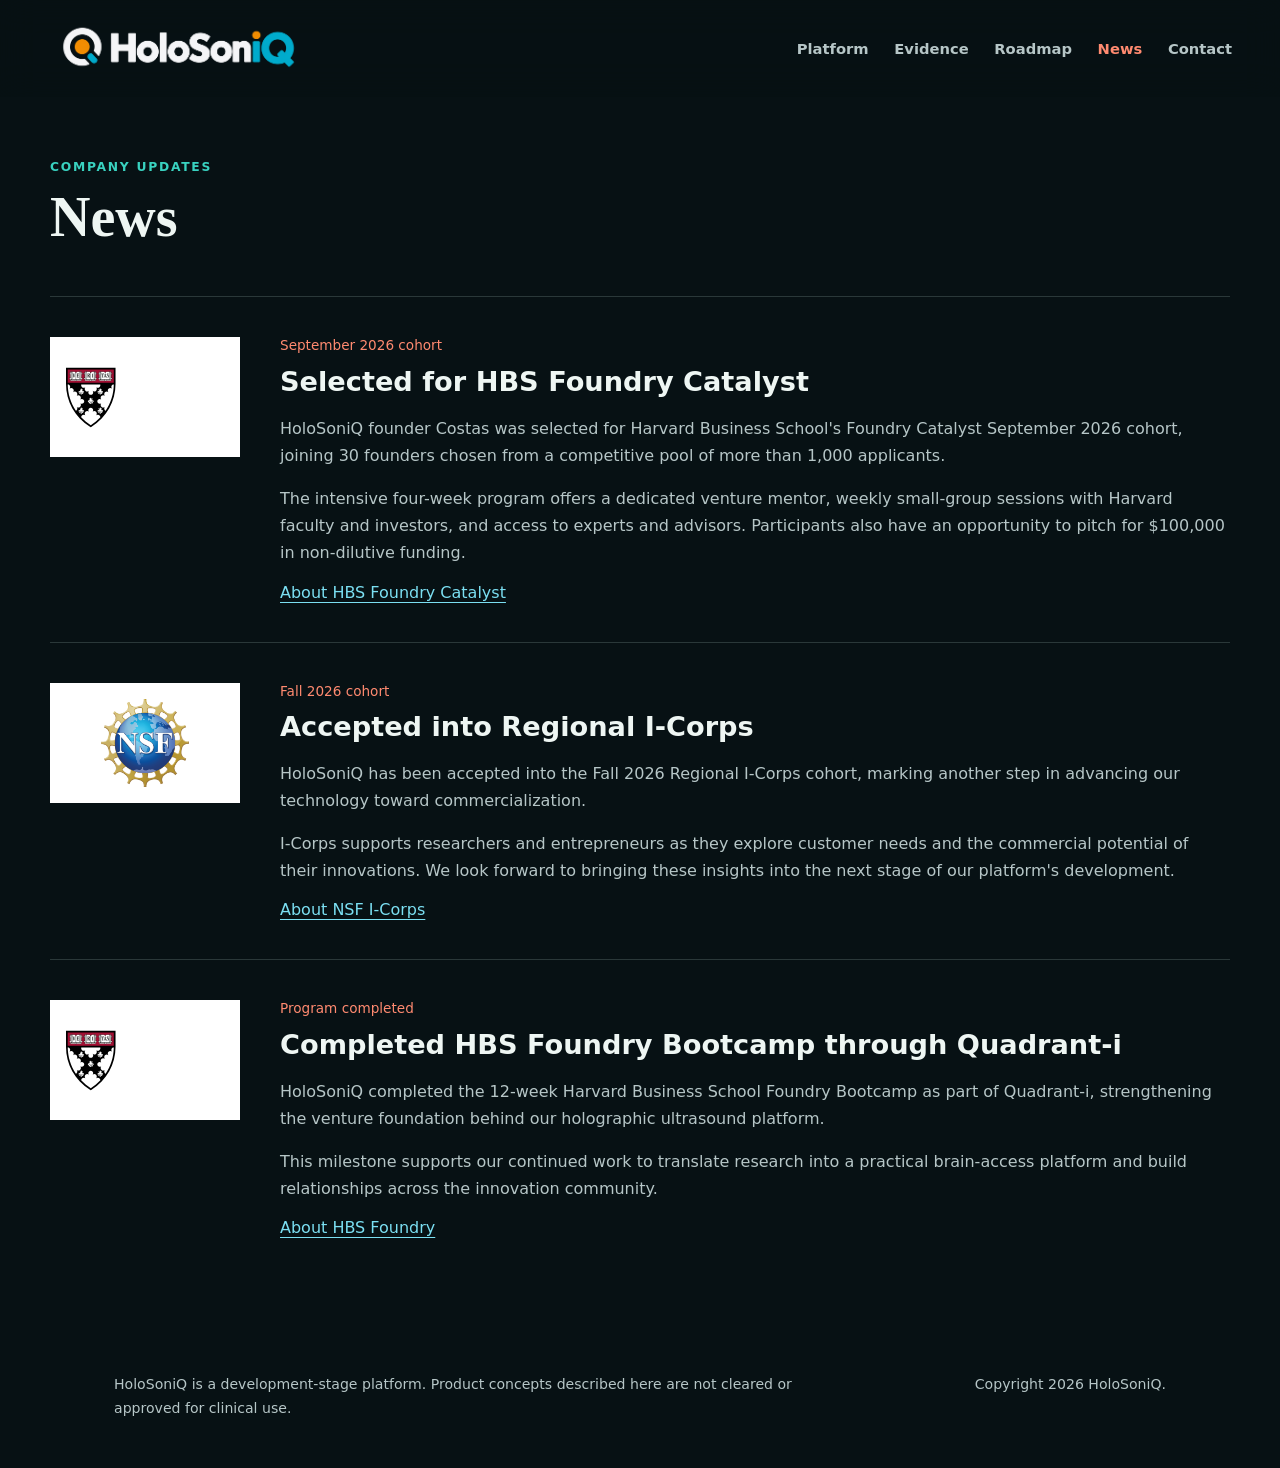
==== news.html @ 9ae0f38e "Add company news page and program milestones" ====
<!doctype html>
<html lang="en">
  <head>
    <meta charset="utf-8">
    <meta name="viewport" content="width=device-width, initial-scale=1">
    <title>News | HoloSoniQ</title>
    <meta name="description" content="Recent HoloSoniQ milestones: HBS Foundry Bootcamp completion, Foundry Catalyst selection, and acceptance into the Fall 2026 Regional I-Corps cohort.">
    <meta name="theme-color" content="#071114">
    <link rel="canonical" href="https://holosoniq.com/news.html">
    <link rel="stylesheet" href="styles.css?v=news-1">
  </head>
  <body class="news-page">
    <header class="site-header" data-header>
      <a class="brand" href="index.html" aria-label="HoloSoniQ home">
        <img class="brand-logo" src="assets/holosoniq-logo-balanced-final.png" alt="HoloSoniQ" width="2172" height="724">
      </a>
      <nav aria-label="Primary navigation">
        <a href="index.html#platform">Platform</a>
        <a href="index.html#evidence">Evidence</a>
        <a href="index.html#roadmap">Roadmap</a>
        <a href="news.html" aria-current="page">News</a>
        <a href="index.html#contact">Contact</a>
      </nav>
    </header>
    <main class="news-main">
      <div class="news-heading">
        <p class="eyebrow">Company updates</p>
        <h1>News</h1>
      </div>
      <div class="news-list">
        <article class="news-item">
          <div class="news-logo"><img src="assets/hbs-logo.svg" alt="Harvard Business School" width="185" height="80"></div>
          <div>
            <p class="news-date">September 2026 cohort</p>
            <h2>Selected for HBS Foundry Catalyst</h2>
            <p>HoloSoniQ founder Costas was selected for Harvard Business School's Foundry Catalyst September 2026 cohort, joining 30 founders chosen from a competitive pool of more than 1,000 applicants.</p>
            <p>The intensive four-week program offers a dedicated venture mentor, weekly small-group sessions with Harvard faculty and investors, and access to experts and advisors. Participants also have an opportunity to pitch for $100,000 in non-dilutive funding.</p>
            <a class="news-link" href="https://www.hbs.edu/foundry/bootcamps" target="_blank" rel="noopener">About HBS Foundry Catalyst</a>
          </div>
        </article>
        <article class="news-item">
          <div class="news-logo"><img src="assets/nsf-logo.png" alt="U.S. National Science Foundation" width="120" height="120" loading="lazy"></div>
          <div>
            <p class="news-date">Fall 2026 cohort</p>
            <h2>Accepted into Regional I-Corps</h2>
            <p>HoloSoniQ has been accepted into the Fall 2026 Regional I-Corps cohort, marking another step in advancing our technology toward commercialization.</p>
            <p>I-Corps supports researchers and entrepreneurs as they explore customer needs and the commercial potential of their innovations. We look forward to bringing these insights into the next stage of our platform's development.</p>
            <a class="news-link" href="https://www.nsf.gov/funding/initiatives/i-corps" target="_blank" rel="noopener">About NSF I-Corps</a>
          </div>
        </article>
        <article class="news-item">
          <div class="news-logo"><img src="assets/hbs-logo.svg" alt="Harvard Business School" width="185" height="80" loading="lazy"></div>
          <div>
            <p class="news-date">Program completed</p>
            <h2>Completed HBS Foundry Bootcamp through Quadrant-i</h2>
            <p>HoloSoniQ completed the 12-week Harvard Business School Foundry Bootcamp as part of Quadrant-i, strengthening the venture foundation behind our holographic ultrasound platform.</p>
            <p>This milestone supports our continued work to translate research into a practical brain-access platform and build relationships across the innovation community.</p>
            <a class="news-link" href="https://www.hbs.edu/foundry" target="_blank" rel="noopener">About HBS Foundry</a>
          </div>
        </article>
      </div>
    </main>
    <footer>
      <p>HoloSoniQ is a development-stage platform. Product concepts described here are not cleared or approved for clinical use.</p>
      <p>Copyright <span data-year></span> HoloSoniQ.</p>
    </footer>
    <script src="script.js"></script>
  </body>
</html>
---- styles.css ----
:root {
  color-scheme: dark;
  --ink: #eef6f3;
  --muted: #b6c6c7;
  --quiet: #7f9496;
  --bg: #071114;
  --panel: rgba(8, 23, 27, 0.72);
  --panel-strong: #0e2227;
  --line: rgba(197, 230, 226, 0.18);
  --teal: #39d2c0;
  --cyan: #7bdff2;
  --coral: #ff8a70;
  --gold: #e1c66b;
  --white: #ffffff;
  --radius: 8px;
  --max: 1180px;
  --shadow: 0 24px 70px rgba(0, 0, 0, 0.34);
  font-family: Inter, system-ui, -apple-system, BlinkMacSystemFont, "Segoe UI", sans-serif;
}

* {
  box-sizing: border-box;
}

html {
  scroll-behavior: smooth;
}

body {
  margin: 0;
  background:
    radial-gradient(circle at 18% 18%, rgba(57, 210, 192, 0.13), transparent 28rem),
    linear-gradient(180deg, #071114 0%, #0a181b 43%, #f5f1e8 43%, #f5f1e8 100%);
  color: var(--ink);
}

a {
  color: inherit;
  text-decoration: none;
}

.site-header {
  position: fixed;
  inset: 0 0 auto;
  z-index: 10;
  display: flex;
  align-items: center;
  justify-content: space-between;
  gap: 1rem;
  padding: 1rem clamp(1rem, 4vw, 3rem);
  background: rgba(7, 17, 20, 0.44);
  border-bottom: 1px solid transparent;
  backdrop-filter: blur(18px);
  transition: background 180ms ease, border-color 180ms ease;
}

.site-header.is-scrolled {
  background: rgba(7, 17, 20, 0.86);
  border-color: var(--line);
}

.brand {
  display: inline-flex;
  align-items: center;
  width: 260px;
  height: 64px;
  overflow: hidden;
  max-width: 100%;
  flex-shrink: 0;
}

.brand-logo {
  display: block;
  width: 100%;
  height: auto;
}

nav {
  display: flex;
  gap: clamp(0.7rem, 2vw, 1.8rem);
  color: var(--muted);
  font-size: 0.92rem;
  font-weight: 600;
}

nav a:hover,
nav a:focus-visible {
  color: var(--white);
}

nav a[aria-current="page"] {
  color: var(--coral);
}

.news-page {
  background: var(--bg);
}

.news-main {
  width: min(100% - 2.2rem, var(--max));
  margin-inline: auto;
  padding: 10rem 0 4rem;
}

.news-heading h1 {
  font-size: 3.5rem;
  line-height: 1.1;
  margin-bottom: 3rem;
}

.news-item {
  display: grid;
  grid-template-columns: 190px minmax(0, 1fr);
  gap: 2.5rem;
  padding-block: 2.5rem;
  border-top: 1px solid var(--line);
}

.news-logo {
  display: flex;
  align-items: center;
  justify-content: center;
  height: 120px;
  padding: 1rem;
  background: #ffffff;
}

.news-logo img {
  max-width: 100%;
  max-height: 100%;
  width: auto;
  height: auto;
  object-fit: contain;
}

.news-date {
  color: var(--coral);
  font-size: 0.85rem;
  margin-bottom: 0.7rem;
}

.news-item h2 {
  font-family: inherit;
  font-size: 1.7rem;
  line-height: 1.25;
  margin-bottom: 1rem;
}

.news-item p:not(.news-date) {
  color: var(--muted);
  line-height: 1.7;
}

.news-link {
  color: var(--cyan);
  text-decoration: underline;
  text-underline-offset: 0.25em;
}

.news-page footer p {
  color: var(--muted);
}

.hero {
  position: relative;
  min-height: 92svh;
  overflow: hidden;
  display: grid;
  align-items: end;
  padding: 7rem clamp(1.1rem, 5vw, 4rem) 3.5rem;
}

.hero-image,
.hero-shade {
  position: absolute;
  inset: 0;
  width: 100%;
  height: 100%;
}

.hero-image {
  object-fit: cover;
  object-position: 62% center;
}

.hero-shade {
  background:
    linear-gradient(90deg, rgba(7, 17, 20, 0.96) 0%, rgba(7, 17, 20, 0.74) 33%, rgba(7, 17, 20, 0.14) 68%),
    linear-gradient(0deg, rgba(7, 17, 20, 0.82) 0%, transparent 38%);
}

.hero-content {
  position: relative;
  z-index: 1;
  max-width: 760px;
}

.eyebrow {
  margin: 0 0 0.8rem;
  color: var(--teal);
  font-size: 0.77rem;
  font-weight: 800;
  letter-spacing: 0.14em;
  text-transform: uppercase;
}

h1,
h2,
h3,
p {
  margin-top: 0;
}

h1,
h2 {
  font-family: "Source Serif 4", Georgia, serif;
  letter-spacing: 0;
}

h1 {
  max-width: 10ch;
  margin-bottom: 1.2rem;
  font-size: clamp(3.4rem, 7vw, 7.5rem);
  line-height: 0.88;
}

h2 {
  color: var(--ink);
  font-size: clamp(2.15rem, 4vw, 4.6rem);
  line-height: 0.98;
}

h3 {
  font-size: 1.18rem;
  margin-bottom: 0.8rem;
}

.hero-copy {
  max-width: 680px;
  color: var(--muted);
  font-size: clamp(1.05rem, 2vw, 1.35rem);
  line-height: 1.55;
}

.hero-actions,
.contact {
  display: flex;
  align-items: center;
  gap: 0.9rem;
  flex-wrap: wrap;
}

.button {
  display: inline-flex;
  align-items: center;
  justify-content: center;
  min-height: 3rem;
  padding: 0.85rem 1.15rem;
  border: 1px solid var(--line);
  border-radius: var(--radius);
  font-weight: 800;
  transition: transform 160ms ease, background 160ms ease, border-color 160ms ease;
}

.button:hover,
.button:focus-visible {
  transform: translateY(-2px);
}

.button.primary {
  background: var(--teal);
  color: #051012;
  border-color: var(--teal);
}

.button.secondary {
  background: rgba(255, 255, 255, 0.08);
  color: var(--white);
}

.hero-panel {
  position: relative;
  z-index: 1;
  width: min(100%, 980px);
  display: grid;
  grid-template-columns: repeat(3, minmax(0, 1fr));
  gap: 1px;
  margin-top: 3rem;
  background: var(--line);
  border: 1px solid var(--line);
  box-shadow: var(--shadow);
}

.hero-panel > div {
  min-height: 150px;
  padding: 1.3rem;
  background: var(--panel);
  backdrop-filter: blur(20px);
}

.metric {
  display: block;
  margin-bottom: 0.55rem;
  color: var(--gold);
  font-size: clamp(1.7rem, 3.2vw, 3rem);
  font-weight: 800;
}

.hero-panel p,
.pillar p,
.evidence-card p,
.timeline p,
.contact p,
.intro p,
footer p {
  color: var(--muted);
  line-height: 1.65;
}

.band {
  background: #0a181b;
}

section:not(.hero) {
  padding: clamp(4.5rem, 8vw, 8rem) clamp(1.1rem, 5vw, 4rem);
}

.section-grid,
.section-heading,
.pillar-grid,
.evidence-grid,
.timeline,
.contact,
footer {
  width: min(100%, var(--max));
  margin-inline: auto;
}

.section-grid {
  display: grid;
  grid-template-columns: minmax(0, 0.88fr) minmax(0, 1fr);
  gap: clamp(2rem, 7vw, 7rem);
  align-items: start;
}

.intro p {
  font-size: clamp(1.05rem, 2vw, 1.35rem);
}

.delivery-figure {
  margin: 0;
  align-self: center;
}

.delivery-figure img,
.platform-figure img {
  display: block;
  width: 100%;
  height: auto;
}

.platform-figure {
  width: min(100%, var(--max));
  margin: 0 auto 2rem;
}

.platform-figure figcaption {
  margin-top: 0.65rem;
  color: #4d5d5f;
  font-size: 0.8rem;
  line-height: 1.5;
}

.section-heading {
  max-width: var(--max);
  margin-bottom: clamp(2rem, 4vw, 3.5rem);
}

.platform,
.roadmap {
  background: #f5f1e8;
  color: #132124;
}

.platform h2,
.roadmap h2,
.contact h2 {
  color: #132124;
}

.platform .eyebrow,
.roadmap .eyebrow,
.contact .eyebrow {
  color: #0b8179;
}

.pillar-grid,
.evidence-grid {
  display: grid;
  grid-template-columns: repeat(3, minmax(0, 1fr));
  gap: 1rem;
}

.pillar,
.evidence-card {
  min-height: 260px;
  padding: 1.45rem;
  border-radius: var(--radius);
}

.pillar {
  background: #ffffff;
  border: 1px solid rgba(19, 33, 36, 0.12);
  box-shadow: 0 12px 40px rgba(41, 54, 50, 0.08);
}

.pillar-index {
  display: inline-block;
  margin-bottom: 2.5rem;
  color: #0b8179;
  font-weight: 800;
}

.pillar p,
.timeline p,
.contact p {
  color: #4d5d5f;
}

.evidence-columns {
  width: min(100%, var(--max));
  display: grid;
  grid-template-columns: minmax(0, 1.1fr) minmax(0, 0.9fr);
  gap: 1rem;
  margin-inline: auto;
}

.evidence-column {
  padding: 1.25rem;
  background: var(--panel-strong);
  border: 1px solid var(--line);
  border-radius: var(--radius);
}

.column-heading {
  display: flex;
  align-items: end;
  justify-content: space-between;
  gap: 1rem;
  padding-bottom: 1rem;
  border-bottom: 1px solid var(--line);
}

.column-heading h3 {
  max-width: 18rem;
  margin: 0;
  color: var(--ink);
  text-align: right;
}

.column-kicker {
  color: var(--teal);
  font-size: 0.78rem;
  font-weight: 900;
  letter-spacing: 0.14em;
  text-transform: uppercase;
}

.evidence {
  color: var(--ink);
}

.evidence-card {
  background: var(--panel-strong);
  border: 1px solid var(--line);
}

.evidence-card strong {
  display: block;
  margin: 1rem 0;
  color: var(--cyan);
  font-size: 1.05rem;
}

.evidence-card a {
  display: inline-flex;
  margin-top: 0.8rem;
  color: var(--teal);
  font-weight: 800;
  text-decoration: underline;
  text-underline-offset: 0.24em;
}

.evidence-list {
  display: grid;
  gap: 1px;
  margin-top: 1rem;
  background: var(--line);
  border: 1px solid var(--line);
}

.evidence-list a {
  display: grid;
  gap: 0.75rem;
  min-height: 112px;
  padding: 1rem;
  background: #071114;
  transition: background 160ms ease, transform 160ms ease;
}

.evidence-list a:hover,
.evidence-list a:focus-visible {
  background: #0e2227;
  transform: translateY(-2px);
}

.evidence-list strong {
  display: block;
  color: var(--ink);
  font-size: 1rem;
  line-height: 1.35;
}

.evidence-list small {
  color: var(--quiet);
  line-height: 1.45;
}

.patent-list a {
  min-height: 96px;
}

.journal-badge {
  display: inline-flex;
  align-items: center;
  justify-content: center;
  width: 2.35rem;
  height: 2.35rem;
  padding: 0.38rem;
  border: 1px solid rgba(255, 255, 255, 0.48);
  border-radius: 8px;
  background: #ffffff;
  box-shadow: 0 10px 24px rgba(0, 0, 0, 0.24);
}

.journal-badge img {
  display: block;
  width: 1.45rem;
  height: 1.45rem;
  object-fit: contain;
}

.patent-number {
  display: block;
  margin-bottom: 0.25rem;
  color: var(--teal);
  font-weight: 900;
}

.sr-only {
  position: absolute;
  width: 1px;
  height: 1px;
  padding: 0;
  margin: -1px;
  overflow: hidden;
  clip: rect(0, 0, 0, 0);
  white-space: nowrap;
  border: 0;
}

.timeline {
  list-style: none;
  display: grid;
  grid-template-columns: repeat(4, minmax(0, 1fr));
  gap: 1px;
  padding: 0;
  background: rgba(19, 33, 36, 0.14);
  border: 1px solid rgba(19, 33, 36, 0.14);
}

.timeline li {
  min-height: 230px;
  padding: 1.3rem;
  background: #ffffff;
}

.timeline span {
  display: block;
  min-height: 3rem;
  margin-bottom: 2.4rem;
  color: #132124;
  font-size: 1.1rem;
  font-weight: 800;
}

.contact {
  justify-content: space-between;
  align-items: flex-end;
  gap: 2rem;
  background: #ffffff;
  color: #132124;
  border-top: 5px solid var(--coral);
}

.contact > div {
  max-width: 760px;
}

footer {
  display: flex;
  justify-content: space-between;
  gap: 1rem;
  padding: 2rem clamp(1.1rem, 5vw, 4rem) 3rem;
  color: #132124;
}

footer p {
  max-width: 720px;
  margin: 0;
  color: #5c6668;
  font-size: 0.88rem;
}

@media (max-width: 860px) {
  .site-header {
    position: absolute;
    align-items: flex-start;
    flex-wrap: wrap;
  }

  nav {
    display: flex;
    width: 100%;
    flex-wrap: wrap;
    gap: 0.75rem 1rem;
    font-size: 0.85rem;
  }

  .hero {
    min-height: auto;
    padding-top: 11rem;
  }

  .hero-image {
    object-position: 70% center;
  }

  .hero-shade {
    background:
      linear-gradient(90deg, rgba(7, 17, 20, 0.98), rgba(7, 17, 20, 0.52)),
      linear-gradient(0deg, rgba(7, 17, 20, 0.9), rgba(7, 17, 20, 0.1));
  }

  h1 {
    font-size: clamp(3.2rem, 18vw, 5.4rem);
  }

  .hero-panel,
  .section-grid,
  .pillar-grid,
  .evidence-grid,
  .evidence-columns,
  .timeline {
    grid-template-columns: 1fr;
  }

  .column-heading {
    display: block;
  }

  .column-heading h3 {
    max-width: none;
    margin-top: 0.65rem;
    text-align: left;
  }

  .pillar,
  .evidence-card,
  .timeline li {
    min-height: auto;
  }

  .timeline span {
    min-height: 0;
    margin-bottom: 0.8rem;
  }

  .contact,
  footer {
    display: block;
  }

  .contact .button {
    margin-top: 1rem;
    width: 100%;
  }

  footer p + p {
    margin-top: 0.8rem;
  }
}

@media (max-width: 480px) {
  .news-item {
    grid-template-columns: 1fr;
    gap: 1.5rem;
  }

  .news-logo {
    width: 190px;
  }

  .news-main {
    padding-top: 12rem;
  }

  .hero-actions .button {
    width: 100%;
  }

  .hero-panel > div {
    min-height: auto;
  }
}
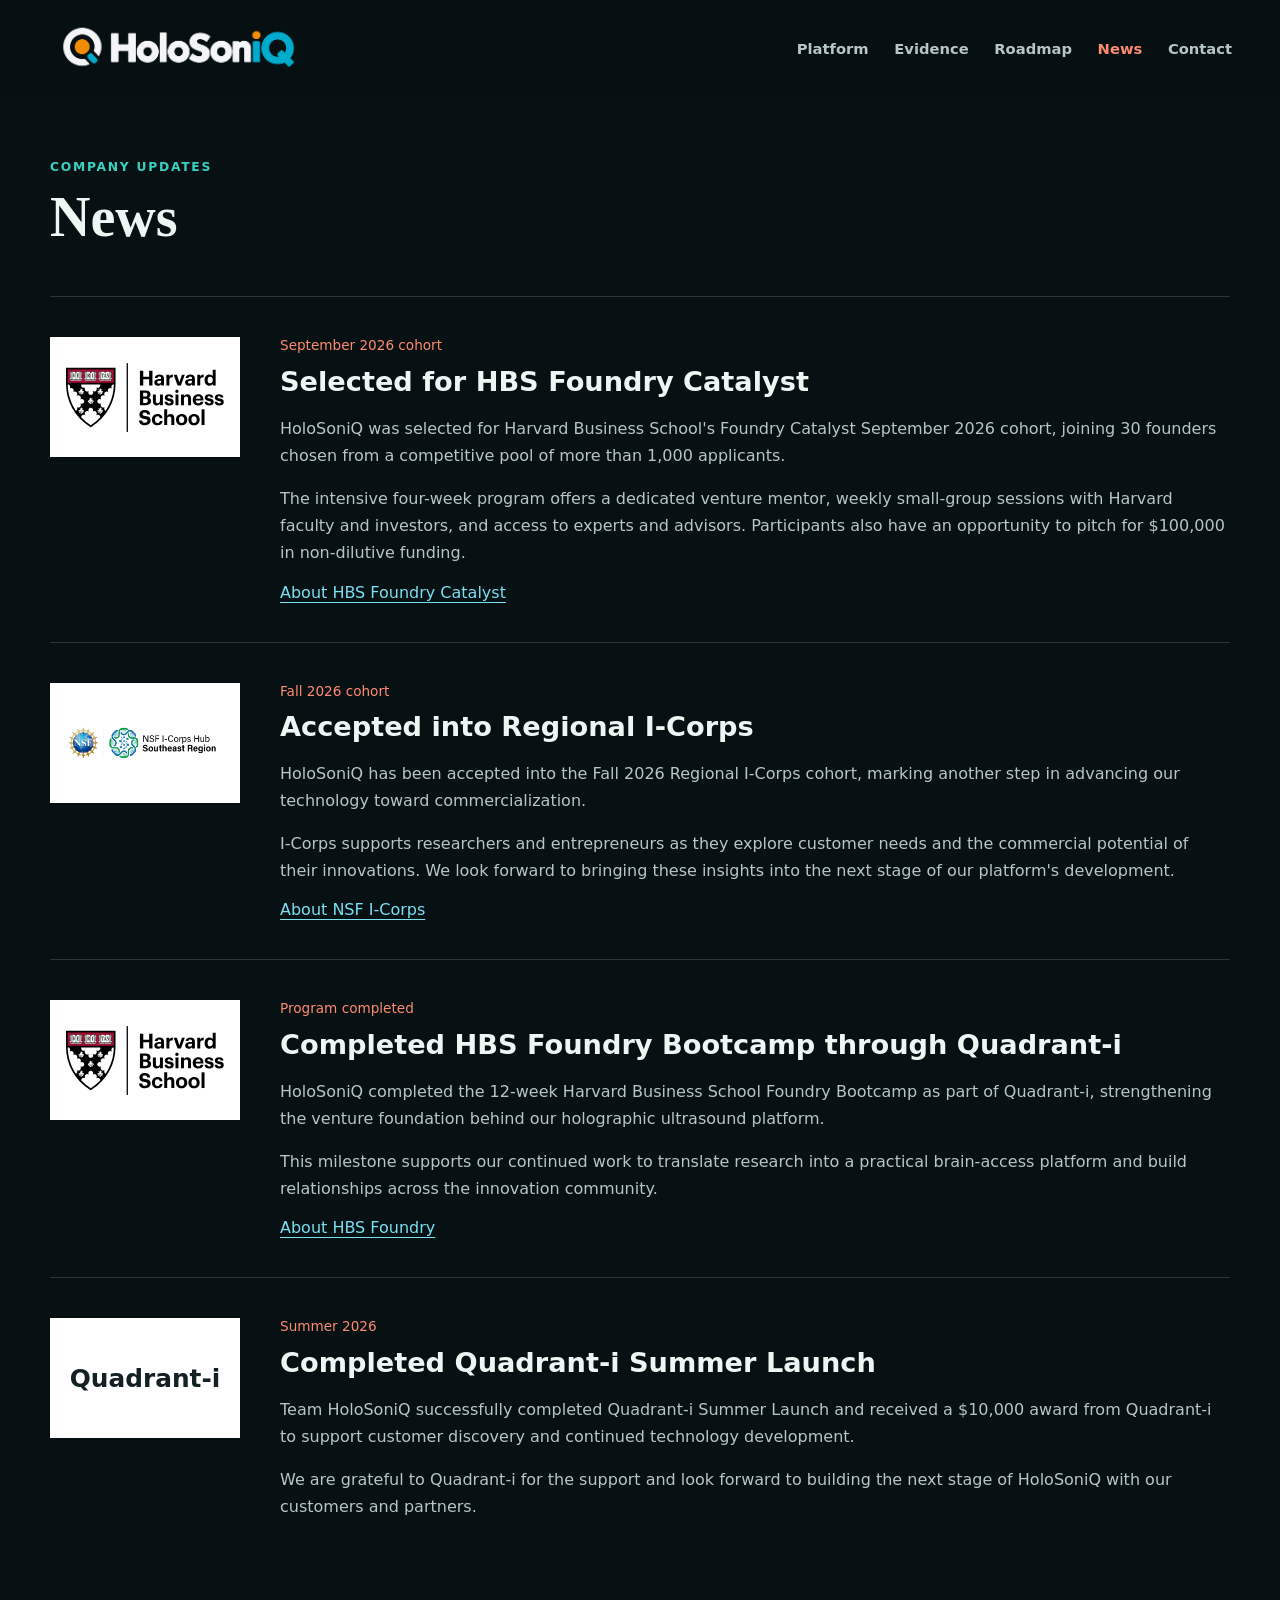
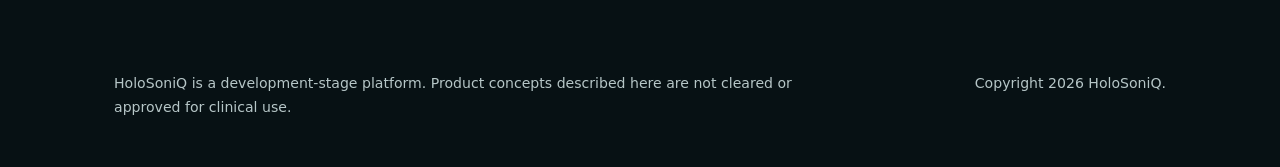
==== commit e1c23634: "Update news awards and regional program branding" ====
--- a/news.html
+++ b/news.html
@@ -33,13 +33,13 @@
           <div>
             <p class="news-date">September 2026 cohort</p>
             <h2>Selected for HBS Foundry Catalyst</h2>
-            <p>HoloSoniQ founder Costas was selected for Harvard Business School's Foundry Catalyst September 2026 cohort, joining 30 founders chosen from a competitive pool of more than 1,000 applicants.</p>
+            <p>HoloSoniQ was selected for Harvard Business School's Foundry Catalyst September 2026 cohort, joining 30 founders chosen from a competitive pool of more than 1,000 applicants.</p>
             <p>The intensive four-week program offers a dedicated venture mentor, weekly small-group sessions with Harvard faculty and investors, and access to experts and advisors. Participants also have an opportunity to pitch for $100,000 in non-dilutive funding.</p>
             <a class="news-link" href="https://www.hbs.edu/foundry/bootcamps" target="_blank" rel="noopener">About HBS Foundry Catalyst</a>
           </div>
         </article>
         <article class="news-item">
-          <div class="news-logo"><img src="assets/nsf-logo.png" alt="U.S. National Science Foundation" width="120" height="120" loading="lazy"></div>
+          <div class="news-logo"><img src="assets/nsf-icorps-southeast-logo.png" alt="NSF I-Corps Hub Southeast Region" width="1200" height="300" loading="lazy"></div>
           <div>
             <p class="news-date">Fall 2026 cohort</p>
             <h2>Accepted into Regional I-Corps</h2>
@@ -58,6 +58,15 @@
             <a class="news-link" href="https://www.hbs.edu/foundry" target="_blank" rel="noopener">About HBS Foundry</a>
           </div>
         </article>
+        <article class="news-item">
+          <div class="news-logo quadrant-logo" aria-label="Quadrant-i">Quadrant-i</div>
+          <div>
+            <p class="news-date">Summer 2026</p>
+            <h2>Completed Quadrant-i Summer Launch</h2>
+            <p>Team HoloSoniQ successfully completed Quadrant-i Summer Launch and received a $10,000 award from Quadrant-i to support customer discovery and continued technology development.</p>
+            <p>We are grateful to Quadrant-i for the support and look forward to building the next stage of HoloSoniQ with our customers and partners.</p>
+          </div>
+        </article>
       </div>
     </main>
     <footer>
--- a/styles.css
+++ b/styles.css
@@ -133,6 +133,18 @@
   object-fit: contain;
 }
 
+.news-logo img[alt="NSF I-Corps Hub Southeast Region"] {
+  width: 100%;
+  max-height: 5rem;
+}
+
+.quadrant-logo {
+  color: #132124;
+  font-size: 1.55rem;
+  font-weight: 800;
+  letter-spacing: 0;
+}
+
 .news-date {
   color: var(--coral);
   font-size: 0.85rem;
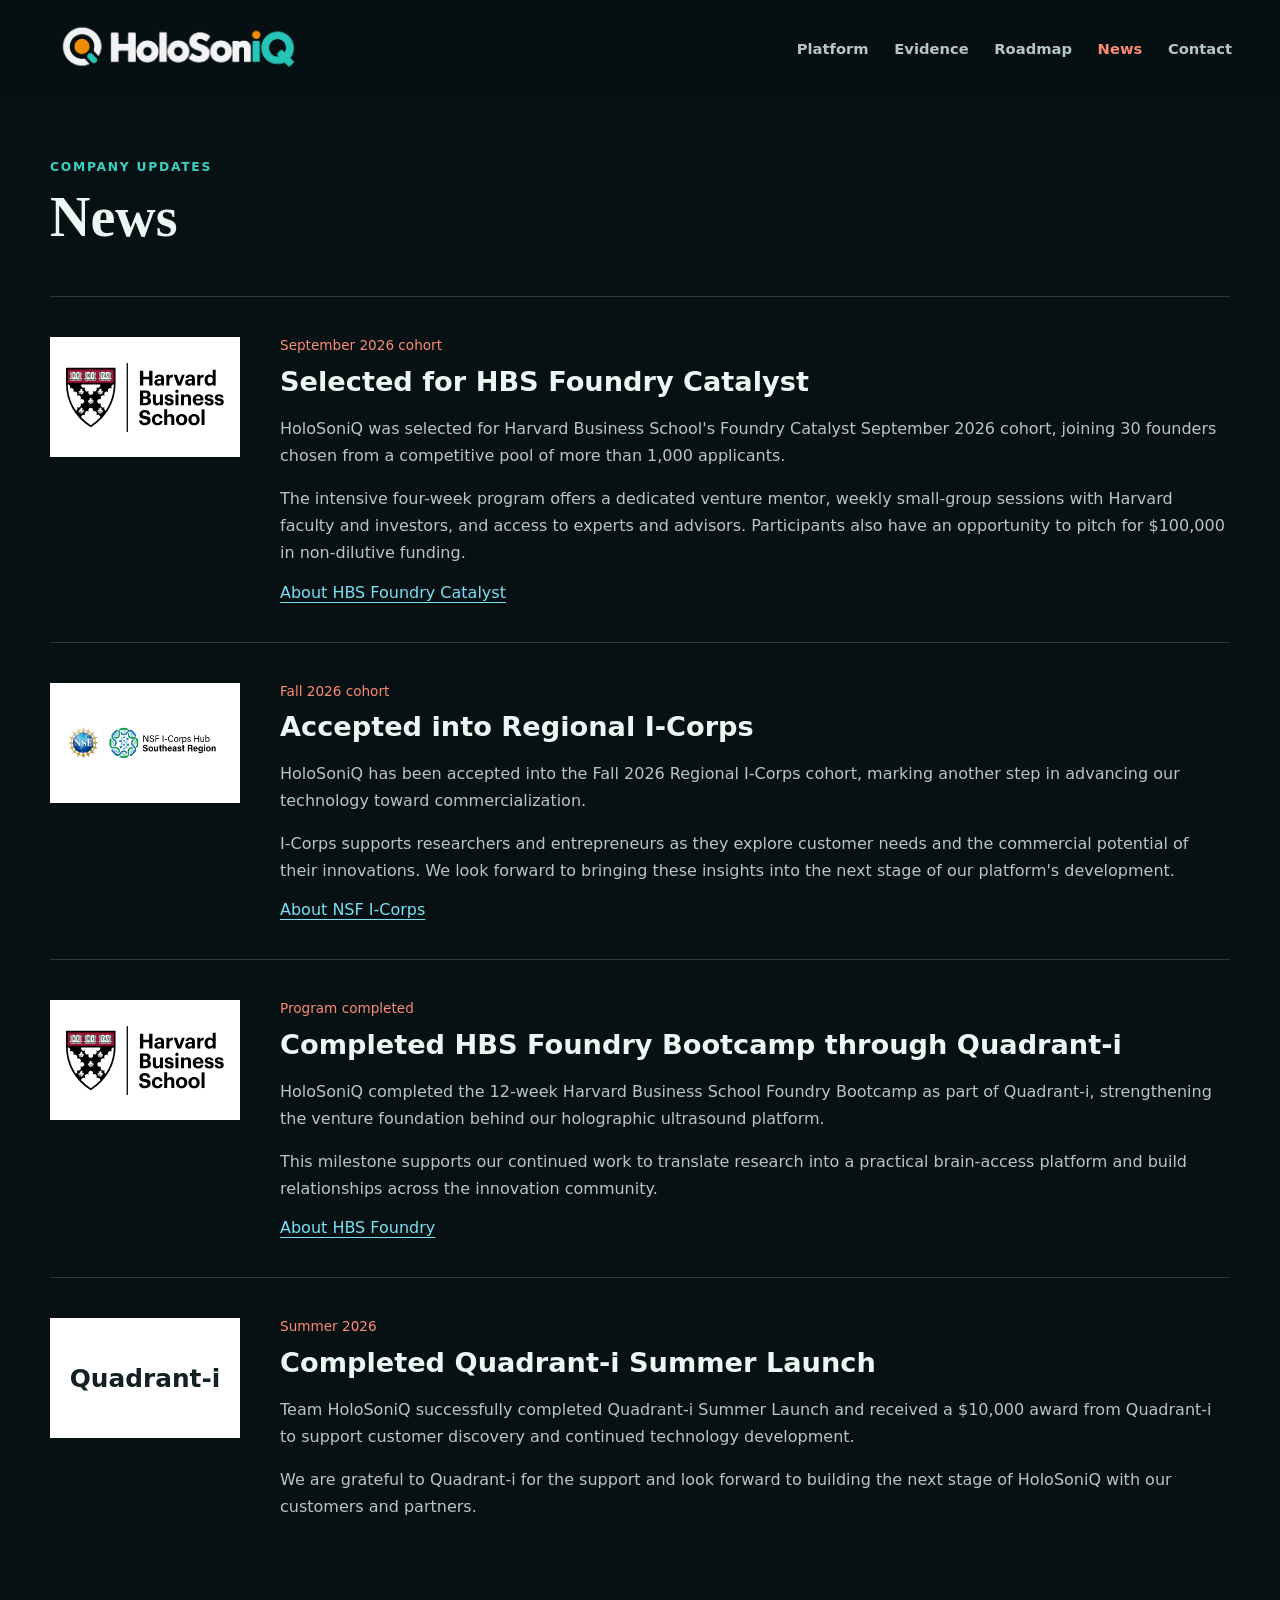
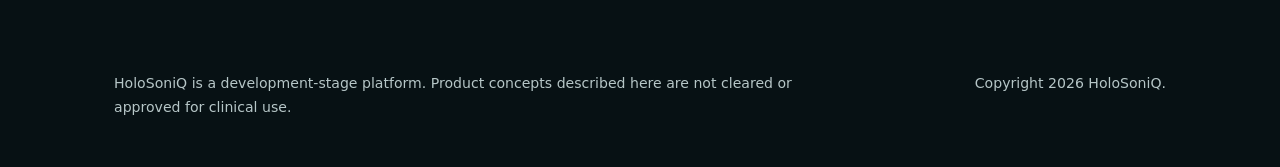
==== commit 56f08721: "Use approved turquoise logo in website headers" ====
--- a/news.html
+++ b/news.html
@@ -12,7 +12,7 @@
   <body class="news-page">
     <header class="site-header" data-header>
       <a class="brand" href="index.html" aria-label="HoloSoniQ home">
-        <img class="brand-logo" src="assets/holosoniq-logo-balanced-final.png" alt="HoloSoniQ" width="2172" height="724">
+        <img class="brand-logo" src="assets/holosoniq-logo-turquoise.png" alt="HoloSoniQ" width="2171" height="724">
       </a>
       <nav aria-label="Primary navigation">
         <a href="index.html#platform">Platform</a>
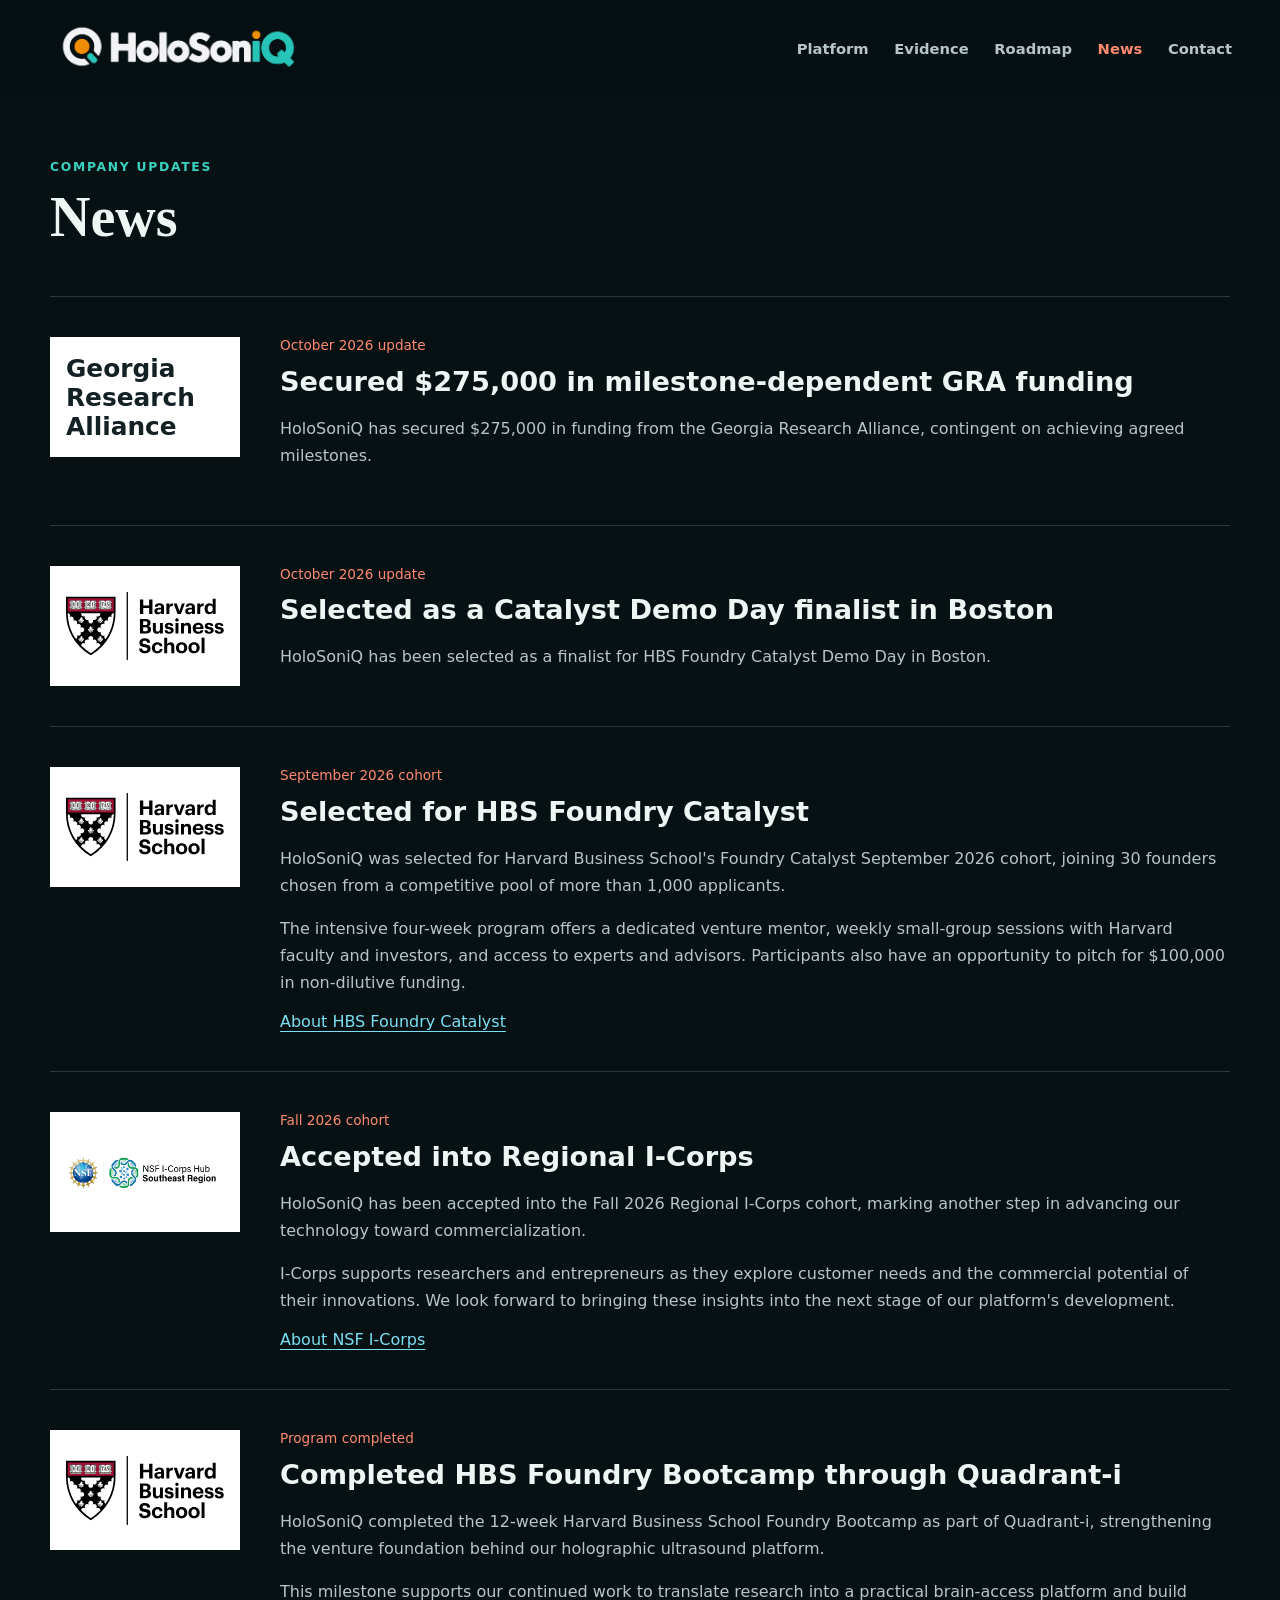
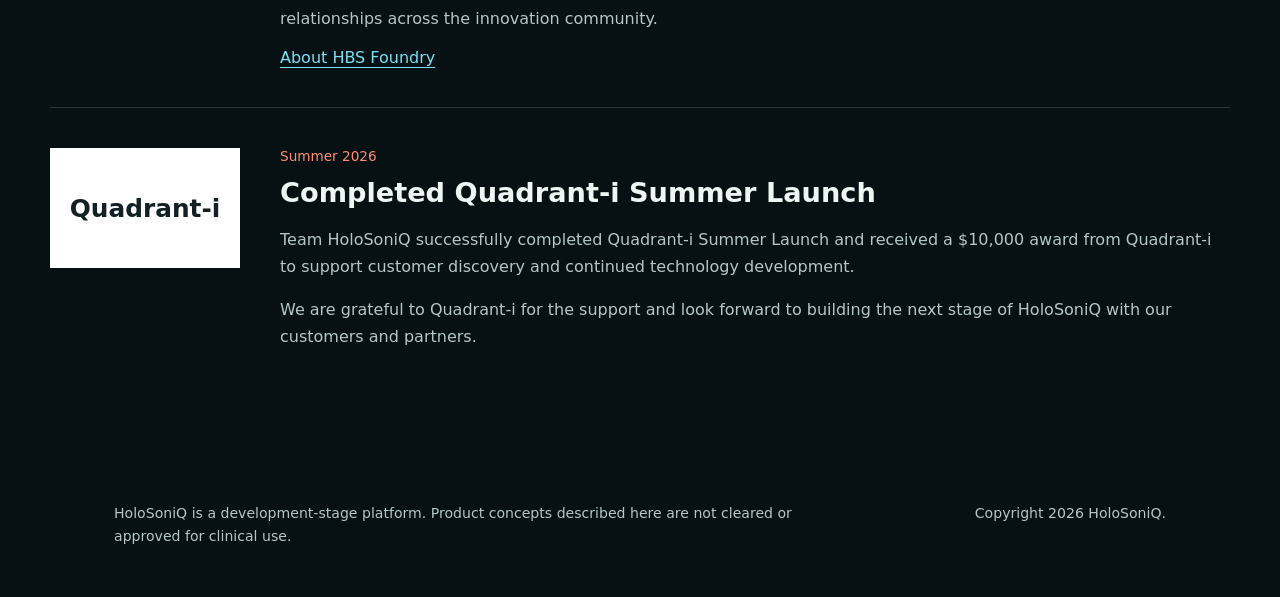
==== commit 638ff698: "Add GRA funding and Catalyst Demo Day finalist news" ====
--- a/news.html
+++ b/news.html
@@ -4,7 +4,7 @@
     <meta charset="utf-8">
     <meta name="viewport" content="width=device-width, initial-scale=1">
     <title>News | HoloSoniQ</title>
-    <meta name="description" content="Recent HoloSoniQ milestones: HBS Foundry Bootcamp completion, Foundry Catalyst selection, and acceptance into the Fall 2026 Regional I-Corps cohort.">
+    <meta name="description" content="Recent HoloSoniQ news: $275,000 in milestone-dependent Georgia Research Alliance funding and selection as a Catalyst Demo Day finalist in Boston.">
     <meta name="theme-color" content="#071114">
     <link rel="canonical" href="https://holosoniq.com/news.html">
     <link rel="stylesheet" href="styles.css?v=news-1">
@@ -28,6 +28,22 @@
         <h1>News</h1>
       </div>
       <div class="news-list">
+        <article class="news-item">
+          <div class="news-logo quadrant-logo">Georgia Research Alliance</div>
+          <div>
+            <p class="news-date">October 2026 update</p>
+            <h2>Secured $275,000 in milestone-dependent GRA funding</h2>
+            <p>HoloSoniQ has secured $275,000 in funding from the Georgia Research Alliance, contingent on achieving agreed milestones.</p>
+          </div>
+        </article>
+        <article class="news-item">
+          <div class="news-logo"><img src="assets/hbs-logo.svg" alt="Harvard Business School" width="185" height="80"></div>
+          <div>
+            <p class="news-date">October 2026 update</p>
+            <h2>Selected as a Catalyst Demo Day finalist in Boston</h2>
+            <p>HoloSoniQ has been selected as a finalist for HBS Foundry Catalyst Demo Day in Boston.</p>
+          </div>
+        </article>
         <article class="news-item">
           <div class="news-logo"><img src="assets/hbs-logo.svg" alt="Harvard Business School" width="185" height="80"></div>
           <div>
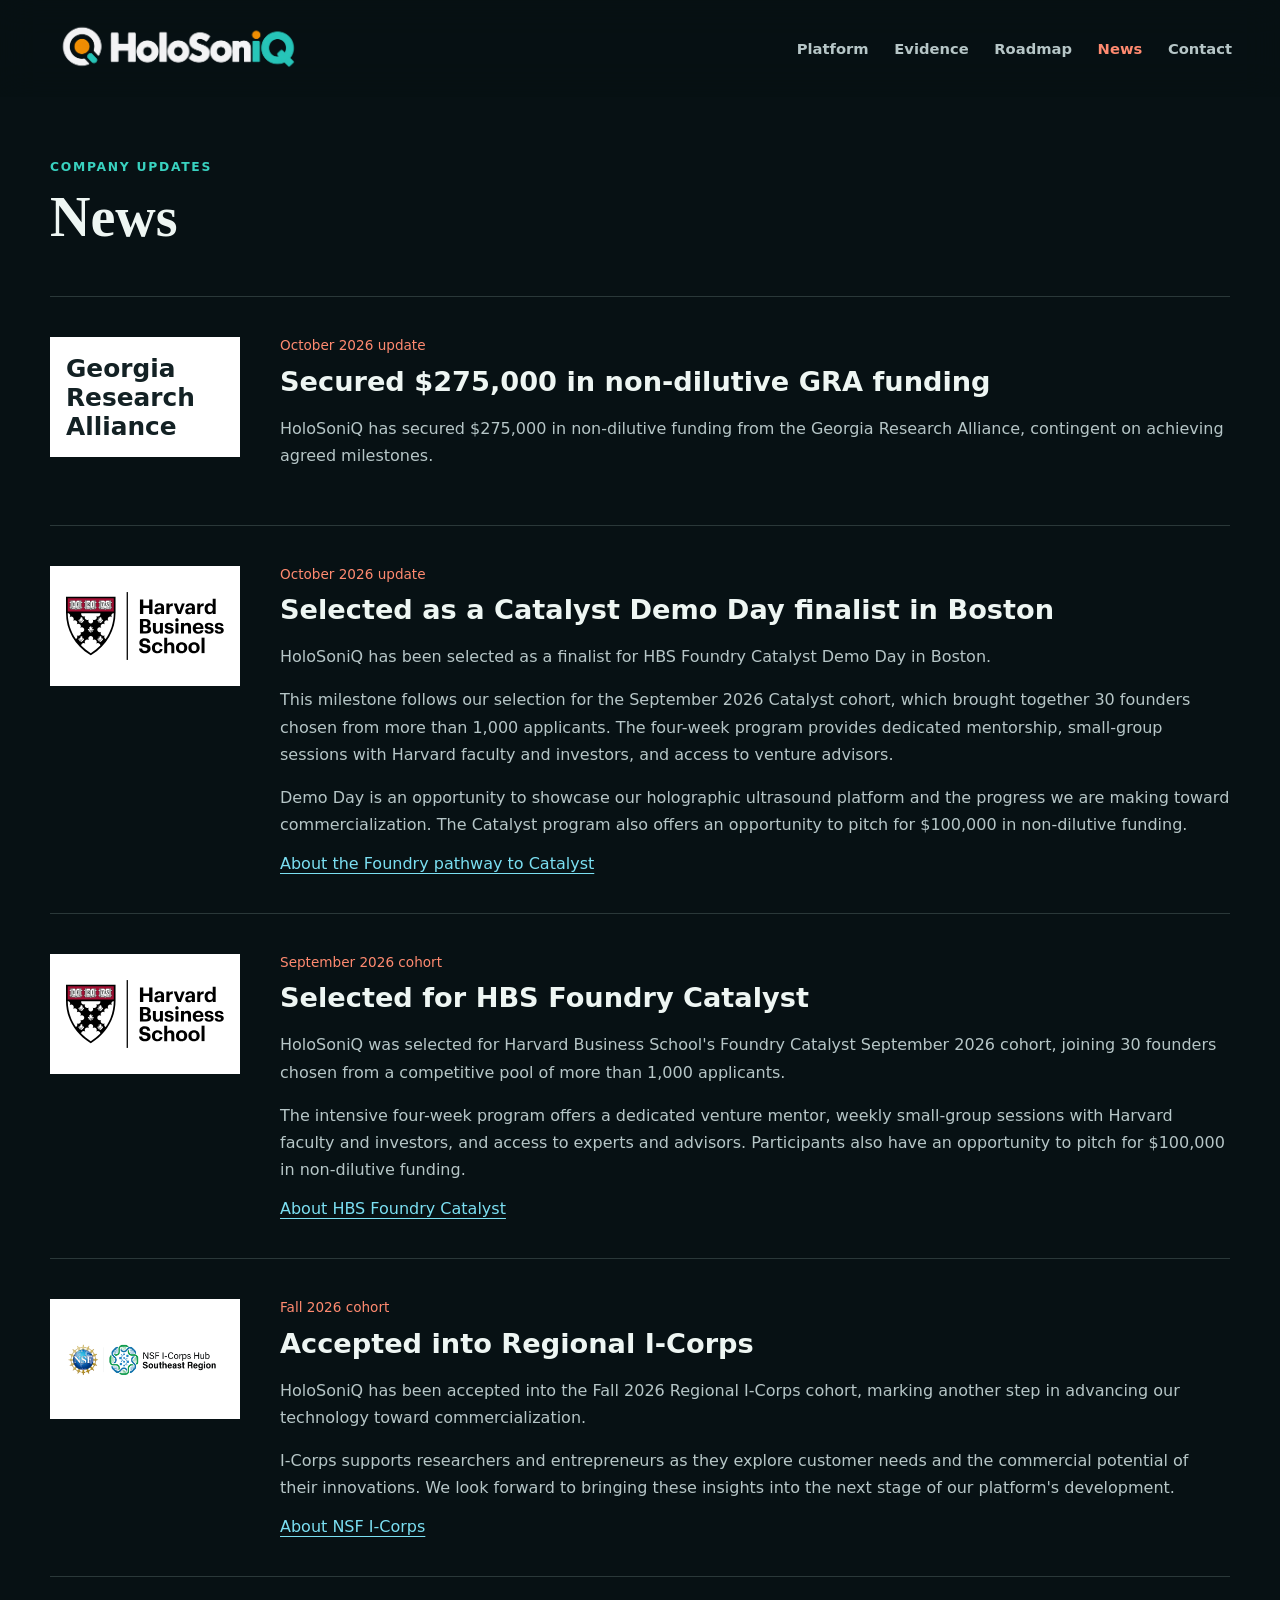
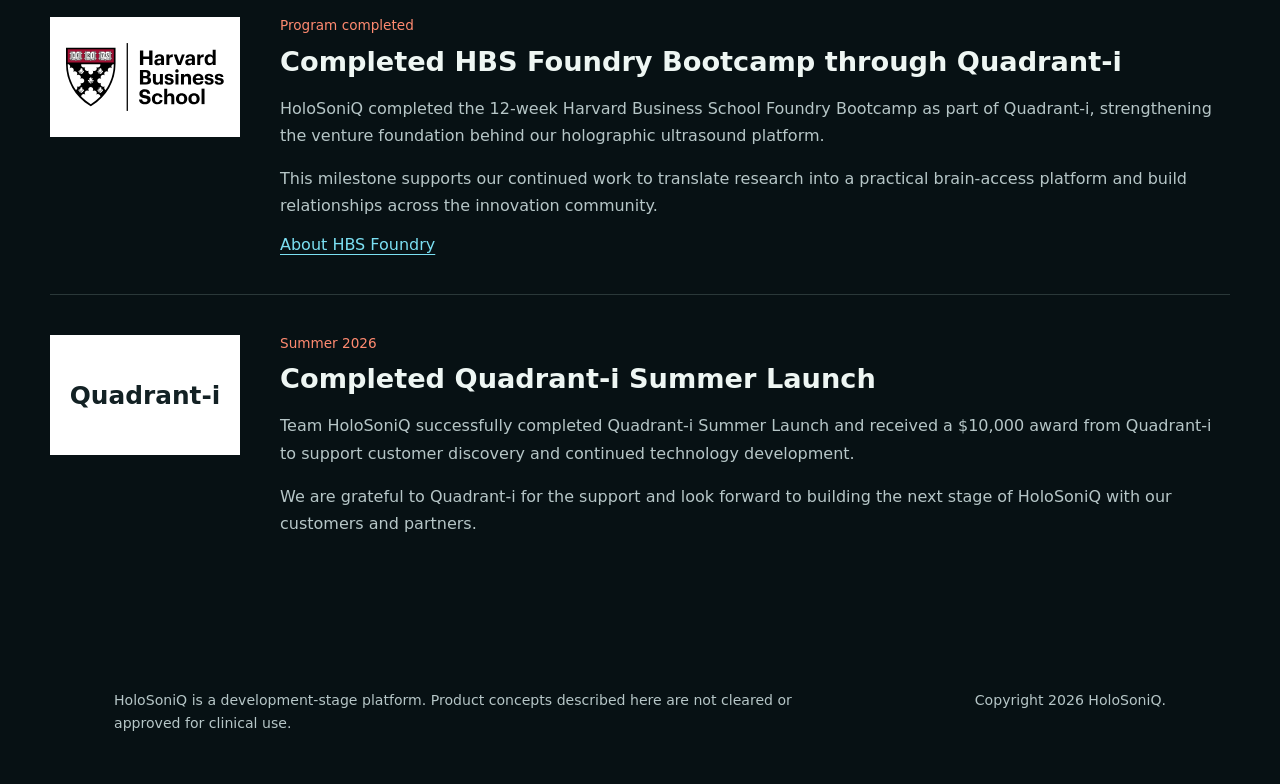
==== commit cbe0af7e: "Clarify non-dilutive funding and expand Catalyst news" ====
--- a/news.html
+++ b/news.html
@@ -4,7 +4,7 @@
     <meta charset="utf-8">
     <meta name="viewport" content="width=device-width, initial-scale=1">
     <title>News | HoloSoniQ</title>
-    <meta name="description" content="Recent HoloSoniQ news: $275,000 in milestone-dependent Georgia Research Alliance funding and selection as a Catalyst Demo Day finalist in Boston.">
+    <meta name="description" content="Recent HoloSoniQ news: $275,000 in milestone-dependent, non-dilutive Georgia Research Alliance funding and selection as a Catalyst Demo Day finalist in Boston.">
     <meta name="theme-color" content="#071114">
     <link rel="canonical" href="https://holosoniq.com/news.html">
     <link rel="stylesheet" href="styles.css?v=news-1">
@@ -32,8 +32,8 @@
           <div class="news-logo quadrant-logo">Georgia Research Alliance</div>
           <div>
             <p class="news-date">October 2026 update</p>
-            <h2>Secured $275,000 in milestone-dependent GRA funding</h2>
-            <p>HoloSoniQ has secured $275,000 in funding from the Georgia Research Alliance, contingent on achieving agreed milestones.</p>
+            <h2>Secured $275,000 in non-dilutive GRA funding</h2>
+            <p>HoloSoniQ has secured $275,000 in non-dilutive funding from the Georgia Research Alliance, contingent on achieving agreed milestones.</p>
           </div>
         </article>
         <article class="news-item">
@@ -42,6 +42,9 @@
             <p class="news-date">October 2026 update</p>
             <h2>Selected as a Catalyst Demo Day finalist in Boston</h2>
             <p>HoloSoniQ has been selected as a finalist for HBS Foundry Catalyst Demo Day in Boston.</p>
+            <p>This milestone follows our selection for the September 2026 Catalyst cohort, which brought together 30 founders chosen from more than 1,000 applicants. The four-week program provides dedicated mentorship, small-group sessions with Harvard faculty and investors, and access to venture advisors.</p>
+            <p>Demo Day is an opportunity to showcase our holographic ultrasound platform and the progress we are making toward commercialization. The Catalyst program also offers an opportunity to pitch for $100,000 in non-dilutive funding.</p>
+            <a class="news-link" href="https://www.hbs.edu/foundry/bootcamps/deep-tech" target="_blank" rel="noopener">About the Foundry pathway to Catalyst</a>
           </div>
         </article>
         <article class="news-item">
